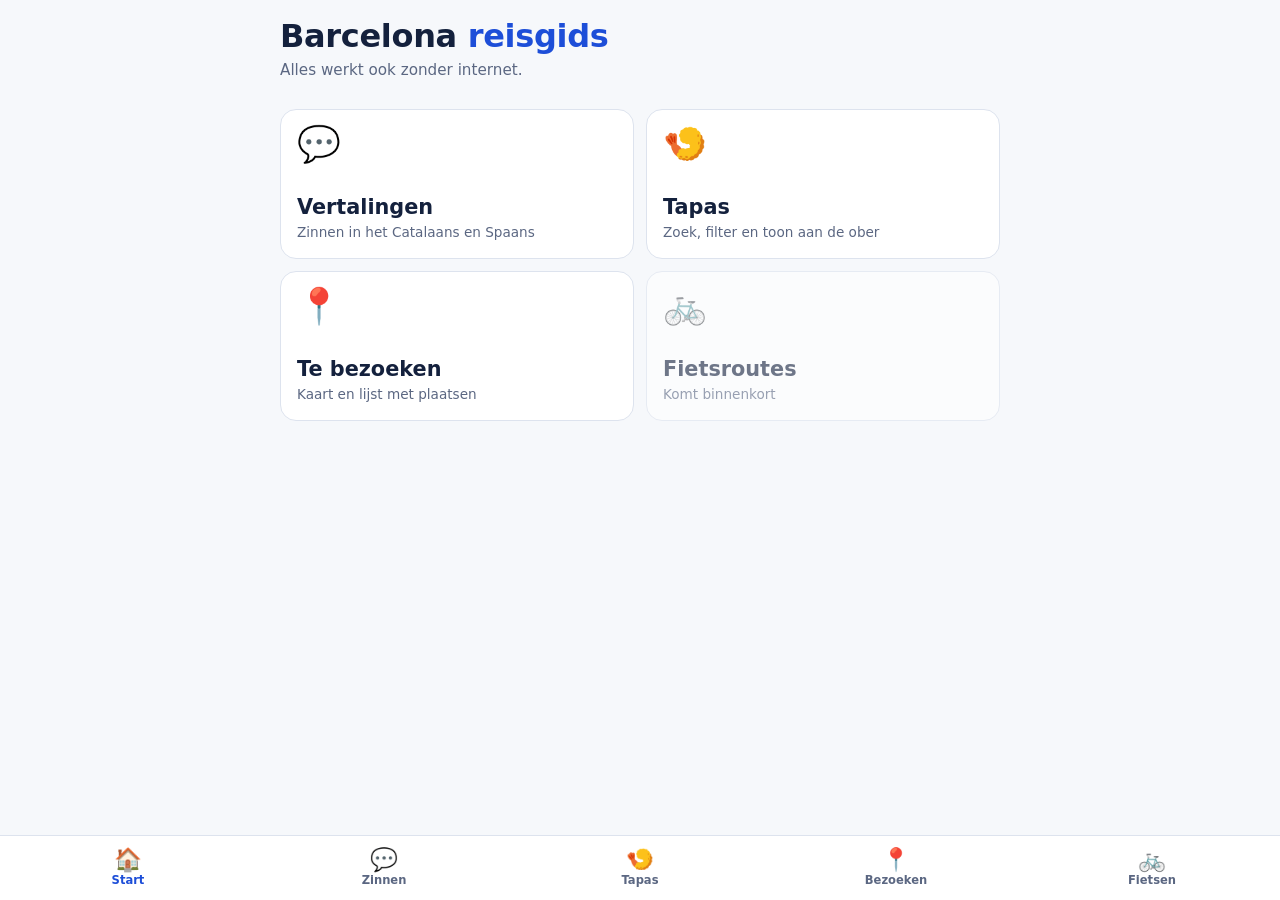
==== index.html @ a2387a39 "Barcelona reisgids: zinnen, tapas, kaart en lijst met plaatsen Co-Authored-By: Claude Sonnet 5.5 <no" ====
<!doctype html>
<html lang="nl"><head>
<meta charset="utf-8">
<meta name="viewport" content="width=device-width,initial-scale=1,viewport-fit=cover">
<title>Barcelona reisgids</title>
<meta name="theme-color" content="#1d4ed8">
<meta name="robots" content="noindex,nofollow">
<link rel="manifest" href="manifest.webmanifest">
<link rel="icon" href="icons/icon-192.png">
<link rel="apple-touch-icon" href="icons/icon-192.png">
<link rel="stylesheet" href="lib/leaflet/leaflet.css">
<link rel="stylesheet" href="css/app.css">
</head><body>
<div class="wrap" id="app"></div>

<nav class="tabs" id="tabs" aria-label="Hoofdmenu"></nav>

<div class="update" id="update" hidden>
  <span>Nieuwe versie beschikbaar</span>
  <button id="reload" type="button">Herladen</button>
</div>

<div class="show" id="show" hidden role="dialog" aria-modal="true" aria-labelledby="sBig">
  <div class="hint" id="sHint">Toon dit aan de ober</div>
  <div class="big" id="sBig"></div>
  <div class="es2" id="sEs"></div>
  <div class="nl2" id="sNl"></div>
  <div class="row" id="sTags"></div>
  <div class="act">
    <button class="primary" id="sClose" type="button">Sluiten</button>
    <button id="sFav" type="button" hidden>☆ Op mijn lijstje</button>
  </div>
</div>

<script src="lib/leaflet/leaflet.js"></script>
<script src="js/app.js"></script>
<script src="js/places.js"></script>
</body></html>
---- lib/leaflet/leaflet.css ----
/* required styles */

.leaflet-pane,
.leaflet-tile,
.leaflet-marker-icon,
.leaflet-marker-shadow,
.leaflet-tile-container,
.leaflet-pane > svg,
.leaflet-pane > canvas,
.leaflet-zoom-box,
.leaflet-image-layer,
.leaflet-layer {
	position: absolute;
	left: 0;
	top: 0;
	}
.leaflet-container {
	overflow: hidden;
	}
.leaflet-tile,
.leaflet-marker-icon,
.leaflet-marker-shadow {
	-webkit-user-select: none;
	   -moz-user-select: none;
	        user-select: none;
	  -webkit-user-drag: none;
	}
/* Prevents IE11 from highlighting tiles in blue */
.leaflet-tile::selection {
	background: transparent;
}
/* Safari renders non-retina tile on retina better with this, but Chrome is worse */
.leaflet-safari .leaflet-tile {
	image-rendering: -webkit-optimize-contrast;
	}
/* hack that prevents hw layers "stretching" when loading new tiles */
.leaflet-safari .leaflet-tile-container {
	width: 1600px;
	height: 1600px;
	-webkit-transform-origin: 0 0;
	}
.leaflet-marker-icon,
.leaflet-marker-shadow {
	display: block;
	}
/* .leaflet-container svg: reset svg max-width decleration shipped in Joomla! (joomla.org) 3.x */
/* .leaflet-container img: map is broken in FF if you have max-width: 100% on tiles */
.leaflet-container .leaflet-overlay-pane svg {
	max-width: none !important;
	max-height: none !important;
	}
.leaflet-container .leaflet-marker-pane img,
.leaflet-container .leaflet-shadow-pane img,
.leaflet-container .leaflet-tile-pane img,
.leaflet-container img.leaflet-image-layer,
.leaflet-container .leaflet-tile {
	max-width: none !important;
	max-height: none !important;
	width: auto;
	padding: 0;
	}

.leaflet-container img.leaflet-tile {
	/* See: https://bugs.chromium.org/p/chromium/issues/detail?id=600120 */
	mix-blend-mode: plus-lighter;
}

.leaflet-container.leaflet-touch-zoom {
	-ms-touch-action: pan-x pan-y;
	touch-action: pan-x pan-y;
	}
.leaflet-container.leaflet-touch-drag {
	-ms-touch-action: pinch-zoom;
	/* Fallback for FF which doesn't support pinch-zoom */
	touch-action: none;
	touch-action: pinch-zoom;
}
.leaflet-container.leaflet-touch-drag.leaflet-touch-zoom {
	-ms-touch-action: none;
	touch-action: none;
}
.leaflet-container {
	-webkit-tap-highlight-color: transparent;
}
.leaflet-container a {
	-webkit-tap-highlight-color: rgba(51, 181, 229, 0.4);
}
.leaflet-tile {
	filter: inherit;
	visibility: hidden;
	}
.leaflet-tile-loaded {
	visibility: inherit;
	}
.leaflet-zoom-box {
	width: 0;
	height: 0;
	-moz-box-sizing: border-box;
	     box-sizing: border-box;
	z-index: 800;
	}
/* workaround for https://bugzilla.mozilla.org/show_bug.cgi?id=888319 */
.leaflet-overlay-pane svg {
	-moz-user-select: none;
	}

.leaflet-pane         { z-index: 400; }

.leaflet-tile-pane    { z-index: 200; }
.leaflet-overlay-pane { z-index: 400; }
.leaflet-shadow-pane  { z-index: 500; }
.leaflet-marker-pane  { z-index: 600; }
.leaflet-tooltip-pane   { z-index: 650; }
.leaflet-popup-pane   { z-index: 700; }

.leaflet-map-pane canvas { z-index: 100; }
.leaflet-map-pane svg    { z-index: 200; }

.leaflet-vml-shape {
	width: 1px;
	height: 1px;
	}
.lvml {
	behavior: url(#default#VML);
	display: inline-block;
	position: absolute;
	}


/* control positioning */

.leaflet-control {
	position: relative;
	z-index: 800;
	pointer-events: visiblePainted; /* IE 9-10 doesn't have auto */
	pointer-events: auto;
	}
.leaflet-top,
.leaflet-bottom {
	position: absolute;
	z-index: 1000;
	pointer-events: none;
	}
.leaflet-top {
	top: 0;
	}
.leaflet-right {
	right: 0;
	}
.leaflet-bottom {
	bottom: 0;
	}
.leaflet-left {
	left: 0;
	}
.leaflet-control {
	float: left;
	clear: both;
	}
.leaflet-right .leaflet-control {
	float: right;
	}
.leaflet-top .leaflet-control {
	margin-top: 10px;
	}
.leaflet-bottom .leaflet-control {
	margin-bottom: 10px;
	}
.leaflet-left .leaflet-control {
	margin-left: 10px;
	}
.leaflet-right .leaflet-control {
	margin-right: 10px;
	}


/* zoom and fade animations */

.leaflet-fade-anim .leaflet-popup {
	opacity: 0;
	-webkit-transition: opacity 0.2s linear;
	   -moz-transition: opacity 0.2s linear;
	        transition: opacity 0.2s linear;
	}
.leaflet-fade-anim .leaflet-map-pane .leaflet-popup {
	opacity: 1;
	}
.leaflet-zoom-animated {
	-webkit-transform-origin: 0 0;
	    -ms-transform-origin: 0 0;
	        transform-origin: 0 0;
	}
svg.leaflet-zoom-animated {
	will-change: transform;
}

.leaflet-zoom-anim .leaflet-zoom-animated {
	-webkit-transition: -webkit-transform 0.25s cubic-bezier(0,0,0.25,1);
	   -moz-transition:    -moz-transform 0.25s cubic-bezier(0,0,0.25,1);
	        transition:         transform 0.25s cubic-bezier(0,0,0.25,1);
	}
.leaflet-zoom-anim .leaflet-tile,
.leaflet-pan-anim .leaflet-tile {
	-webkit-transition: none;
	   -moz-transition: none;
	        transition: none;
	}

.leaflet-zoom-anim .leaflet-zoom-hide {
	visibility: hidden;
	}


/* cursors */

.leaflet-interactive {
	cursor: pointer;
	}
.leaflet-grab {
	cursor: -webkit-grab;
	cursor:    -moz-grab;
	cursor:         grab;
	}
.leaflet-crosshair,
.leaflet-crosshair .leaflet-interactive {
	cursor: crosshair;
	}
.leaflet-popup-pane,
.leaflet-control {
	cursor: auto;
	}
.leaflet-dragging .leaflet-grab,
.leaflet-dragging .leaflet-grab .leaflet-interactive,
.leaflet-dragging .leaflet-marker-draggable {
	cursor: move;
	cursor: -webkit-grabbing;
	cursor:    -moz-grabbing;
	cursor:         grabbing;
	}

/* marker & overlays interactivity */
.leaflet-marker-icon,
.leaflet-marker-shadow,
.leaflet-image-layer,
.leaflet-pane > svg path,
.leaflet-tile-container {
	pointer-events: none;
	}

.leaflet-marker-icon.leaflet-interactive,
.leaflet-image-layer.leaflet-interactive,
.leaflet-pane > svg path.leaflet-interactive,
svg.leaflet-image-layer.leaflet-interactive path {
	pointer-events: visiblePainted; /* IE 9-10 doesn't have auto */
	pointer-events: auto;
	}

/* visual tweaks */

.leaflet-container {
	background: #ddd;
	outline-offset: 1px;
	}
.leaflet-container a {
	color: #0078A8;
	}
.leaflet-zoom-box {
	border: 2px dotted #38f;
	background: rgba(255,255,255,0.5);
	}


/* general typography */
.leaflet-container {
	font-family: "Helvetica Neue", Arial, Helvetica, sans-serif;
	font-size: 12px;
	font-size: 0.75rem;
	line-height: 1.5;
	}


/* general toolbar styles */

.leaflet-bar {
	box-shadow: 0 1px 5px rgba(0,0,0,0.65);
	border-radius: 4px;
	}
.leaflet-bar a {
	background-color: #fff;
	border-bottom: 1px solid #ccc;
	width: 26px;
	height: 26px;
	line-height: 26px;
	display: block;
	text-align: center;
	text-decoration: none;
	color: black;
	}
.leaflet-bar a,
.leaflet-control-layers-toggle {
	background-position: 50% 50%;
	background-repeat: no-repeat;
	display: block;
	}
.leaflet-bar a:hover,
.leaflet-bar a:focus {
	background-color: #f4f4f4;
	}
.leaflet-bar a:first-child {
	border-top-left-radius: 4px;
	border-top-right-radius: 4px;
	}
.leaflet-bar a:last-child {
	border-bottom-left-radius: 4px;
	border-bottom-right-radius: 4px;
	border-bottom: none;
	}
.leaflet-bar a.leaflet-disabled {
	cursor: default;
	background-color: #f4f4f4;
	color: #bbb;
	}

.leaflet-touch .leaflet-bar a {
	width: 30px;
	height: 30px;
	line-height: 30px;
	}
.leaflet-touch .leaflet-bar a:first-child {
	border-top-left-radius: 2px;
	border-top-right-radius: 2px;
	}
.leaflet-touch .leaflet-bar a:last-child {
	border-bottom-left-radius: 2px;
	border-bottom-right-radius: 2px;
	}

/* zoom control */

.leaflet-control-zoom-in,
.leaflet-control-zoom-out {
	font: bold 18px 'Lucida Console', Monaco, monospace;
	text-indent: 1px;
	}

.leaflet-touch .leaflet-control-zoom-in, .leaflet-touch .leaflet-control-zoom-out  {
	font-size: 22px;
	}


/* layers control */

.leaflet-control-layers {
	box-shadow: 0 1px 5px rgba(0,0,0,0.4);
	background: #fff;
	border-radius: 5px;
	}
.leaflet-control-layers-toggle {
	background-image: url(images/layers.png);
	width: 36px;
	height: 36px;
	}
.leaflet-retina .leaflet-control-layers-toggle {
	background-image: url(images/layers-2x.png);
	background-size: 26px 26px;
	}
.leaflet-touch .leaflet-control-layers-toggle {
	width: 44px;
	height: 44px;
	}
.leaflet-control-layers .leaflet-control-layers-list,
.leaflet-control-layers-expanded .leaflet-control-layers-toggle {
	display: none;
	}
.leaflet-control-layers-expanded .leaflet-control-layers-list {
	display: block;
	position: relative;
	}
.leaflet-control-layers-expanded {
	padding: 6px 10px 6px 6px;
	color: #333;
	background: #fff;
	}
.leaflet-control-layers-scrollbar {
	overflow-y: scroll;
	overflow-x: hidden;
	padding-right: 5px;
	}
.leaflet-control-layers-selector {
	margin-top: 2px;
	position: relative;
	top: 1px;
	}
.leaflet-control-layers label {
	display: block;
	font-size: 13px;
	font-size: 1.08333em;
	}
.leaflet-control-layers-separator {
	height: 0;
	border-top: 1px solid #ddd;
	margin: 5px -10px 5px -6px;
	}

/* Default icon URLs */
.leaflet-default-icon-path { /* used only in path-guessing heuristic, see L.Icon.Default */
	background-image: url(images/marker-icon.png);
	}


/* attribution and scale controls */

.leaflet-container .leaflet-control-attribution {
	background: #fff;
	background: rgba(255, 255, 255, 0.8);
	margin: 0;
	}
.leaflet-control-attribution,
.leaflet-control-scale-line {
	padding: 0 5px;
	color: #333;
	line-height: 1.4;
	}
.leaflet-control-attribution a {
	text-decoration: none;
	}
.leaflet-control-attribution a:hover,
.leaflet-control-attribution a:focus {
	text-decoration: underline;
	}
.leaflet-attribution-flag {
	display: inline !important;
	vertical-align: baseline !important;
	width: 1em;
	height: 0.6669em;
	}
.leaflet-left .leaflet-control-scale {
	margin-left: 5px;
	}
.leaflet-bottom .leaflet-control-scale {
	margin-bottom: 5px;
	}
.leaflet-control-scale-line {
	border: 2px solid #777;
	border-top: none;
	line-height: 1.1;
	padding: 2px 5px 1px;
	white-space: nowrap;
	-moz-box-sizing: border-box;
	     box-sizing: border-box;
	background: rgba(255, 255, 255, 0.8);
	text-shadow: 1px 1px #fff;
	}
.leaflet-control-scale-line:not(:first-child) {
	border-top: 2px solid #777;
	border-bottom: none;
	margin-top: -2px;
	}
.leaflet-control-scale-line:not(:first-child):not(:last-child) {
	border-bottom: 2px solid #777;
	}

.leaflet-touch .leaflet-control-attribution,
.leaflet-touch .leaflet-control-layers,
.leaflet-touch .leaflet-bar {
	box-shadow: none;
	}
.leaflet-touch .leaflet-control-layers,
.leaflet-touch .leaflet-bar {
	border: 2px solid rgba(0,0,0,0.2);
	background-clip: padding-box;
	}


/* popup */

.leaflet-popup {
	position: absolute;
	text-align: center;
	margin-bottom: 20px;
	}
.leaflet-popup-content-wrapper {
	padding: 1px;
	text-align: left;
	border-radius: 12px;
	}
.leaflet-popup-content {
	margin: 13px 24px 13px 20px;
	line-height: 1.3;
	font-size: 13px;
	font-size: 1.08333em;
	min-height: 1px;
	}
.leaflet-popup-content p {
	margin: 17px 0;
	margin: 1.3em 0;
	}
.leaflet-popup-tip-container {
	width: 40px;
	height: 20px;
	position: absolute;
	left: 50%;
	margin-top: -1px;
	margin-left: -20px;
	overflow: hidden;
	pointer-events: none;
	}
.leaflet-popup-tip {
	width: 17px;
	height: 17px;
	padding: 1px;

	margin: -10px auto 0;
	pointer-events: auto;

	-webkit-transform: rotate(45deg);
	   -moz-transform: rotate(45deg);
	    -ms-transform: rotate(45deg);
	        transform: rotate(45deg);
	}
.leaflet-popup-content-wrapper,
.leaflet-popup-tip {
	background: white;
	color: #333;
	box-shadow: 0 3px 14px rgba(0,0,0,0.4);
	}
.leaflet-container a.leaflet-popup-close-button {
	position: absolute;
	top: 0;
	right: 0;
	border: none;
	text-align: center;
	width: 24px;
	height: 24px;
	font: 16px/24px Tahoma, Verdana, sans-serif;
	color: #757575;
	text-decoration: none;
	background: transparent;
	}
.leaflet-container a.leaflet-popup-close-button:hover,
.leaflet-container a.leaflet-popup-close-button:focus {
	color: #585858;
	}
.leaflet-popup-scrolled {
	overflow: auto;
	}

.leaflet-oldie .leaflet-popup-content-wrapper {
	-ms-zoom: 1;
	}
.leaflet-oldie .leaflet-popup-tip {
	width: 24px;
	margin: 0 auto;

	-ms-filter: "progid:DXImageTransform.Microsoft.Matrix(M11=0.70710678, M12=0.70710678, M21=-0.70710678, M22=0.70710678)";
	filter: progid:DXImageTransform.Microsoft.Matrix(M11=0.70710678, M12=0.70710678, M21=-0.70710678, M22=0.70710678);
	}

.leaflet-oldie .leaflet-control-zoom,
.leaflet-oldie .leaflet-control-layers,
.leaflet-oldie .leaflet-popup-content-wrapper,
.leaflet-oldie .leaflet-popup-tip {
	border: 1px solid #999;
	}


/* div icon */

.leaflet-div-icon {
	background: #fff;
	border: 1px solid #666;
	}


/* Tooltip */
/* Base styles for the element that has a tooltip */
.leaflet-tooltip {
	position: absolute;
	padding: 6px;
	background-color: #fff;
	border: 1px solid #fff;
	border-radius: 3px;
	color: #222;
	white-space: nowrap;
	-webkit-user-select: none;
	-moz-user-select: none;
	-ms-user-select: none;
	user-select: none;
	pointer-events: none;
	box-shadow: 0 1px 3px rgba(0,0,0,0.4);
	}
.leaflet-tooltip.leaflet-interactive {
	cursor: pointer;
	pointer-events: auto;
	}
.leaflet-tooltip-top:before,
.leaflet-tooltip-bottom:before,
.leaflet-tooltip-left:before,
.leaflet-tooltip-right:before {
	position: absolute;
	pointer-events: none;
	border: 6px solid transparent;
	background: transparent;
	content: "";
	}

/* Directions */

.leaflet-tooltip-bottom {
	margin-top: 6px;
}
.leaflet-tooltip-top {
	margin-top: -6px;
}
.leaflet-tooltip-bottom:before,
.leaflet-tooltip-top:before {
	left: 50%;
	margin-left: -6px;
	}
.leaflet-tooltip-top:before {
	bottom: 0;
	margin-bottom: -12px;
	border-top-color: #fff;
	}
.leaflet-tooltip-bottom:before {
	top: 0;
	margin-top: -12px;
	margin-left: -6px;
	border-bottom-color: #fff;
	}
.leaflet-tooltip-left {
	margin-left: -6px;
}
.leaflet-tooltip-right {
	margin-left: 6px;
}
.leaflet-tooltip-left:before,
.leaflet-tooltip-right:before {
	top: 50%;
	margin-top: -6px;
	}
.leaflet-tooltip-left:before {
	right: 0;
	margin-right: -12px;
	border-left-color: #fff;
	}
.leaflet-tooltip-right:before {
	left: 0;
	margin-left: -12px;
	border-right-color: #fff;
	}

/* Printing */

@media print {
	/* Prevent printers from removing background-images of controls. */
	.leaflet-control {
		-webkit-print-color-adjust: exact;
		print-color-adjust: exact;
		}
	}
---- css/app.css ----
:root{
  --bg:#f6f8fb; --surface:#ffffff; --fg:#14213d; --muted:#5b6782; --line:#dde3ee;
  --accent:#1d4ed8; --accent-fg:#ffffff; --sun:#f2b705;
  --fish:#0e7490; --fish-bg:#dff3f7;
  --meat:#b42318; --meat-bg:#fde7e4;
  --cheese:#8a6100; --cheese-bg:#fdf2cc;
  --fried:#c2410c; --fried-bg:#ffedd5;
  --veg:#15803d; --veg-bg:#dcfce7;
  --display:"Bricolage Grotesque","Segoe UI",system-ui,sans-serif;
  --body:"Atkinson Hyperlegible",system-ui,-apple-system,"Segoe UI",sans-serif;
  --tabh:64px;
}
@media (prefers-color-scheme: dark){:root{
  --bg:#0d1424; --surface:#151f35; --fg:#e8edf7; --muted:#9aa7c2; --line:#26324d;
  --accent:#7aa2ff; --accent-fg:#0d1424;
  --fish:#67d3e6; --fish-bg:#10343d; --meat:#ff9c8f; --meat-bg:#3d1714;
  --cheese:#f5cf55; --cheese-bg:#3a2e08; --fried:#ffad73; --fried-bg:#3d220d;
  --veg:#7ee2a0; --veg-bg:#0f3320; color-scheme:dark}}
*{box-sizing:border-box}
html{-webkit-text-size-adjust:100%}
body{margin:0;background:var(--bg);color:var(--fg);font-family:var(--body);font-size:16px;line-height:1.4;
  padding:0 16px calc(var(--tabh) + 32px + env(safe-area-inset-bottom,0px));overflow-x:hidden}
.wrap{max-width:720px;margin:0 auto}
header{padding-block:20px 8px}
h1{font-family:var(--display);font-weight:800;font-size:2rem;line-height:1.05;margin:0;letter-spacing:-.01em;text-wrap:balance}
h1 span{color:var(--accent)}
.sub{color:var(--muted);margin:6px 0 0;font-size:.95rem}

/* start screen */
.home{display:grid;grid-template-columns:1fr 1fr;gap:12px;margin-top:20px}
.tile{display:flex;flex-direction:column;justify-content:space-between;gap:10px;min-height:150px;padding:16px;border-radius:16px;
  background:var(--surface);border:1px solid var(--line);color:inherit;text-decoration:none}
.tile .ico{font-size:2.2rem;line-height:1}
.tile b{font-family:var(--display);font-size:1.3rem;line-height:1.1}
.tile small{display:block;color:var(--muted);font-size:.85rem;margin-top:2px}
.tile:active{transform:scale(.98)}
.tile.soon{opacity:.6}

/* bottom tab bar */
.tabs{position:fixed;left:0;right:0;bottom:0;z-index:10;display:flex;background:var(--surface);border-top:1px solid var(--line);
  padding-bottom:env(safe-area-inset-bottom,0px)}
.tabs a{flex:1;min-height:var(--tabh);display:flex;flex-direction:column;align-items:center;justify-content:center;gap:2px;
  color:var(--muted);text-decoration:none;font-size:.72rem;font-weight:700}
.tabs a span{font-size:1.4rem;line-height:1}
.tabs a[aria-current="page"]{color:var(--accent)}

/* search / filters */
.bar{position:sticky;top:0;z-index:5;background:var(--bg);padding-block:10px;display:flex;flex-direction:column;gap:10px;border-bottom:1px solid var(--line)}
.search{display:flex;align-items:center;gap:8px;background:var(--surface);border:2px solid var(--line);border-radius:12px;padding:0 12px}
.search:focus-within{border-color:var(--accent)}
.search input{flex:1;min-width:0;border:0;background:transparent;color:var(--fg);font:inherit;font-size:1.05rem;padding:12px 0;outline:none}
.search button{border:0;background:transparent;color:var(--muted);font-size:1.3rem;cursor:pointer;padding:4px 8px}
.chips{display:flex;gap:6px;overflow-x:auto;scrollbar-width:none;padding-bottom:2px}
.chips::-webkit-scrollbar{display:none}
.chip{flex:none;font:inherit;font-size:.9rem;font-weight:700;border:1.5px solid var(--line);background:var(--surface);color:var(--fg);
  border-radius:999px;padding:9px 14px;cursor:pointer;white-space:nowrap}
.chip[aria-pressed="true"]{background:var(--accent);border-color:var(--accent);color:var(--accent-fg)}
.chip:focus-visible,.item:focus-visible,.tile:focus-visible,.tabs a:focus-visible{outline:3px solid var(--sun);outline-offset:2px}
.count{font-size:.85rem;color:var(--muted);padding-top:10px}
.legend{display:flex;flex-wrap:wrap;gap:6px 12px;font-size:.82rem;color:var(--muted);padding-top:8px}
.legend span{display:inline-flex;align-items:center;gap:5px}
ul{list-style:none;margin:8px 0 0;padding:0;display:flex;flex-direction:column;gap:8px}
.item{display:grid;grid-template-columns:1fr auto;gap:4px 10px;background:var(--surface);border:1px solid var(--line);border-radius:12px;
  padding:12px 14px;cursor:pointer;width:100%;text-align:left;font:inherit;color:inherit}
.cat{font-family:var(--display);font-weight:600;font-size:1.15rem;line-height:1.2;min-width:0}
.es{font-size:.92rem;color:var(--muted);font-style:italic;grid-column:1;min-width:0}
.nl{font-size:.95rem;grid-column:1/-1;min-width:0}
.tags{display:flex;gap:4px;align-items:flex-start;justify-content:flex-end;grid-row:1/3;grid-column:2;flex-wrap:wrap;max-width:110px}
.t{font-size:.78rem;font-weight:700;border-radius:6px;padding:2px 6px;white-space:nowrap;font-variant-numeric:tabular-nums}
.t.soms{background:transparent!important;border:1.5px dashed currentColor}
.f{background:var(--fish-bg);color:var(--fish)} .m{background:var(--meat-bg);color:var(--meat)}
.c{background:var(--cheese-bg);color:var(--cheese)} .x{background:var(--fried-bg);color:var(--fried)}
.v{background:var(--veg-bg);color:var(--veg)}
.star{font-size:1.1rem;color:var(--line);line-height:1}
.item.fav .star{color:var(--sun)}
.item.phrase{grid-template-columns:1fr}
.item.phrase .es,.item.phrase .nl{grid-column:1}
.empty{text-align:center;color:var(--muted);padding:40px 0}
.note{color:var(--muted);font-size:.85rem;margin-top:20px;max-width:65ch}
.soonbox{margin-top:28px;padding:20px;border:2px dashed var(--line);border-radius:16px;color:var(--muted)}

/* show-the-waiter overlay */
.show{position:fixed;inset:0;z-index:30;background:var(--bg);display:flex;flex-direction:column;justify-content:center;gap:16px;
  padding:calc(24px + env(safe-area-inset-top,0px)) 24px calc(24px + env(safe-area-inset-bottom,0px))}
.show[hidden]{display:none}
.show .big{font-family:var(--display);font-weight:800;font-size:clamp(2.2rem,11vw,4.5rem);line-height:1.02;text-wrap:balance;overflow-wrap:anywhere}
.show .es2{font-size:1.4rem;font-style:italic;color:var(--muted)}
.show .nl2{font-size:1.1rem}
.show .row{display:flex;gap:8px;flex-wrap:wrap}
.show .t{font-size:1rem;padding:4px 10px}
.show .act{display:flex;gap:10px;margin-top:12px;flex-wrap:wrap}
.show button{font:inherit;font-weight:700;border-radius:12px;padding:14px 20px;cursor:pointer;border:2px solid var(--line);background:var(--surface);color:var(--fg)}
.show button.primary{background:var(--accent);color:var(--accent-fg);border-color:var(--accent)}
.hint{font-size:.85rem;color:var(--muted)}

/* update banner */
.update{position:fixed;left:12px;right:12px;bottom:calc(var(--tabh) + 12px + env(safe-area-inset-bottom,0px));z-index:40;display:flex;align-items:center;
  justify-content:space-between;gap:12px;background:var(--fg);color:var(--bg);border-radius:12px;padding:10px 14px}
.update[hidden]{display:none}
.update button{font:inherit;font-weight:700;border:0;border-radius:8px;padding:10px 14px;background:var(--sun);color:#14213d;cursor:pointer}
@media (prefers-reduced-motion:no-preference){.show{animation:fade .15s ease-out}@keyframes fade{from{opacity:.4}to{opacity:1}}}

/* te bezoeken: kaart + lijst */
body.full{padding:0;overflow:hidden}
#app.full{max-width:none;height:calc(100dvh - var(--tabh) - env(safe-area-inset-bottom,0px));display:flex;flex-direction:column;position:relative}
.pbar{flex:none;background:var(--bg);padding:8px 12px 6px;display:flex;flex-direction:column;gap:8px;border-bottom:1px solid var(--line);z-index:6}
.pbar [hidden],.plist[hidden],.mapwrap[hidden],.sheet[hidden]{display:none!important}
.seg{display:grid;grid-template-columns:1fr 1fr;background:var(--surface);border:1.5px solid var(--line);border-radius:12px;padding:3px;gap:3px}
.seg button{font:inherit;font-weight:700;border:0;border-radius:9px;padding:8px;background:transparent;color:var(--fg);cursor:pointer}
.seg button[aria-pressed="true"]{background:var(--accent);color:var(--accent-fg)}
.row2{display:flex;gap:8px}
.row2 select{flex:1;min-width:0;font:inherit;font-size:.95rem;padding:10px;border-radius:12px;border:1.5px solid var(--line);background:var(--surface);color:var(--fg)}
.mapwrap{flex:1;min-height:0;position:relative}
#map{position:absolute;inset:0;background:var(--surface)}
.fab{position:absolute;right:12px;bottom:16px;z-index:500;width:52px;height:52px;border-radius:50%;border:0;background:var(--surface);color:var(--accent);
  font-size:1.7rem;line-height:1;box-shadow:0 2px 8px rgba(0,0,0,.35);cursor:pointer}
.pinwrap{background:none;border:0}
.pin{position:relative;width:38px;height:38px;border-radius:50%;border:3px solid #fff;display:flex;align-items:center;justify-content:center;
  box-shadow:0 1px 5px rgba(0,0,0,.5)}
.pinstar,.pinseen{display:none;position:absolute;right:-6px;top:-6px;width:17px;height:17px;border-radius:50%;font-style:normal;font-size:.62rem;font-weight:700;
  align-items:center;justify-content:center;border:1.5px solid #fff}
.pinstar{background:var(--sun);color:#14213d}
.pinseen{background:#15803d;color:#fff;right:auto;left:-6px}
.isfav .pinstar,.isseen .pinseen{display:flex}
.isseen .pin{opacity:.55}
.plist{flex:1;min-height:0;overflow-y:auto;padding:0 12px 16px}
.prow{display:flex;align-items:center;padding:0;overflow:hidden}
.prow.seen{opacity:.6}
.pmain{flex:1;min-width:0;display:flex;align-items:center;gap:10px;padding:10px 12px;border:0;background:transparent;font:inherit;color:inherit;text-align:left;cursor:pointer}
.ptxt{display:flex;flex-direction:column;min-width:0}
.ptxt b{font-family:var(--display);font-weight:600;font-size:1.05rem;line-height:1.2}
.ptxt small{color:var(--muted)}
.pstar{flex:none;width:52px;align-self:stretch;border:0;border-left:1px solid var(--line);background:transparent;font-size:1.4rem;color:var(--line);cursor:pointer}
.prow.fav .pstar{color:var(--sun)}
.dot{flex:none;width:34px;height:34px;border-radius:50%;display:inline-flex;align-items:center;justify-content:center}
.sheet{position:absolute;left:0;right:0;bottom:0;z-index:700;max-height:72%;overflow-y:auto;background:var(--surface);border-radius:18px 18px 0 0;
  box-shadow:0 -4px 18px rgba(0,0,0,.35)}
.sphoto{display:block;width:100%;height:140px;object-fit:cover;border-radius:18px 18px 0 0;background:var(--line)}
.sbody{position:relative;padding:14px 16px calc(16px + env(safe-area-inset-bottom,0px))}
.sx{position:absolute;right:8px;top:6px;width:44px;height:44px;border:0;border-radius:50%;background:transparent;color:var(--muted);font-size:1.8rem;cursor:pointer}
.sh{display:flex;align-items:center;gap:10px;padding-right:44px}
.sh h2{margin:0;font-family:var(--display);font-size:1.25rem;line-height:1.15}
.sh small{color:var(--muted)}
.sdesc{margin:10px 0 0}
.saddr{margin:8px 0 0;color:var(--muted);font-size:.92rem}
.sbtn{display:grid;grid-template-columns:1fr 1fr;gap:8px;margin-top:12px}
.btn{display:flex;align-items:center;justify-content:center;min-height:48px;padding:8px 10px;border-radius:12px;border:2px solid var(--line);background:var(--surface);
  color:var(--fg);font:inherit;font-weight:700;font-size:.95rem;text-decoration:none;cursor:pointer;text-align:center}
.btn.primary{background:var(--accent);border-color:var(--accent);color:var(--accent-fg)}
.btn.on{border-color:var(--sun);background:var(--sun);color:#14213d}
.scredit{margin:10px 0 0;font-size:.72rem;color:var(--muted)}
.zsmall .pin{transform:scale(.72)}
.sheet{max-width:480px;margin-inline:auto}
@media (min-width:700px){.sheet{left:12px;right:auto;width:420px;margin:0;border-radius:18px;bottom:12px}.sphoto{border-radius:18px 18px 0 0}}
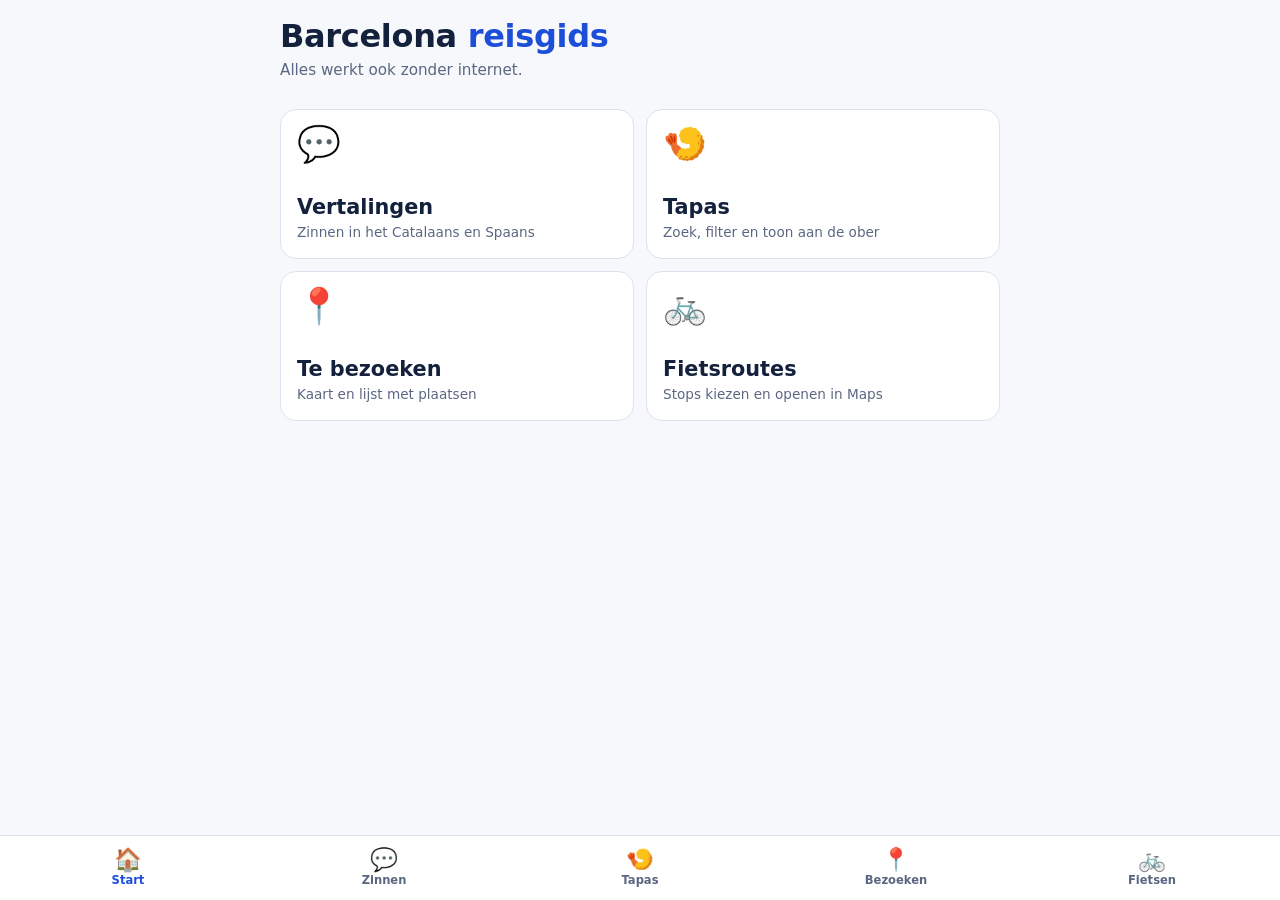
==== commit ebb98ab4: "Fietsroute: stops kiezen op de kaart, ongedaan, wissen, rondrit, Google Maps in delen Co-Authored-By" ====
--- a/index.html
+++ b/index.html
@@ -35,4 +35,5 @@
 <script src="lib/leaflet/leaflet.js"></script>
 <script src="js/app.js"></script>
 <script src="js/places.js"></script>
+<script src="js/bike.js"></script>
 </body></html>
--- a/css/app.css
+++ b/css/app.css
@@ -152,3 +152,57 @@
 .zsmall .pin{transform:scale(.72)}
 .sheet{max-width:480px;margin-inline:auto}
 @media (min-width:700px){.sheet{left:12px;right:auto;width:420px;margin:0;border-radius:18px;bottom:12px}.sphoto{border-radius:18px 18px 0 0}}
+
+/* kaartje: kleinere knoppen, grotere foto */
+.sheet{max-height:88%}
+.sphoto{height:clamp(210px,38vh,360px)}
+.sbtn{display:flex;flex-wrap:wrap;gap:6px;margin-top:10px}
+.btn{min-height:38px;padding:6px 12px;border-width:1.5px;border-radius:10px;font-size:.85rem}
+@media (min-width:700px){.sphoto{height:260px}}
+
+/* kaartje v2: ingeklapt = foto + naam; "Meer" klapt uitleg en knoppen open */
+.sheet{overflow-y:auto}
+.sphotowrap{position:relative}
+.sphoto{height:clamp(200px,36vh,340px)}
+.sheet.more .sphoto{height:clamp(130px,20vh,190px)}
+.sover{position:absolute;left:0;right:0;bottom:0;padding:34px 96px 12px 14px;background:linear-gradient(transparent,rgba(0,0,0,.72));color:#fff}
+.sover h2{color:#fff;text-shadow:0 1px 3px rgba(0,0,0,.6)}
+.sover small{color:#e5e7eb}
+.sh{display:flex;align-items:center;gap:10px}
+.shname{min-width:0}
+.sheadplain{padding:14px 100px 14px 14px}
+.sx{position:absolute;right:8px;top:8px;width:40px;height:40px;border:0;border-radius:50%;background:rgba(0,0,0,.55);color:#fff;font-size:1.5rem;line-height:1;cursor:pointer;z-index:2}
+.sheet:not(.hasphoto) .sx{background:transparent;color:var(--muted)}
+.smore{position:absolute;right:10px;top:52px;z-index:2;font:inherit;font-weight:700;font-size:.85rem;border:0;border-radius:999px;padding:8px 14px;background:var(--surface);color:var(--fg);box-shadow:0 1px 5px rgba(0,0,0,.4);cursor:pointer}
+.sheet:not(.hasphoto) .smore{top:50px}
+.sbody{padding:12px 16px calc(16px + env(safe-area-inset-bottom,0px))}
+.sheet.hasphoto:not(.more){overflow:hidden}
+.pinbike{display:none;position:absolute;left:-7px;top:-7px;width:18px;height:18px;border-radius:50%;background:#1d4ed8;border:1.5px solid #fff;font-style:normal;font-size:.6rem;align-items:center;justify-content:center}
+.isbike .pinbike{display:flex}
+
+/* fietsroute */
+.bbar{gap:6px}
+.bsumrow{display:flex;align-items:center;gap:6px}
+.bsum{flex:1;min-width:0;font-size:.95rem}
+.bsumrow .chip{padding:7px 10px;font-size:.82rem}
+.bsumrow .chip:disabled{opacity:.4}
+.brow{display:flex;flex-wrap:wrap;gap:6px;align-items:center}
+.brow .btn{min-height:40px}
+.bhint{color:var(--muted);font-size:.88rem}
+.bnum{width:32px;height:32px;border-radius:50%;background:#1d4ed8;border:3px solid #fff;color:#fff;font-weight:800;font-size:.95rem;display:flex;align-items:center;justify-content:center;box-shadow:0 1px 5px rgba(0,0,0,.55)}
+.bnum.last{background:#15803d}
+.bnum.sm{width:26px;height:26px;border-width:2px;font-size:.8rem;flex:none;box-shadow:none}
+.bdot{width:15px;height:15px;margin:7.5px;border-radius:50%;border:2px solid #fff;opacity:.7;box-shadow:0 0 3px rgba(0,0,0,.5)}
+.zsmall .bdot{transform:scale(.8)}
+.bsheet{padding:12px 14px calc(14px + env(safe-area-inset-bottom,0px))}
+.bcard{display:flex;align-items:center;gap:10px}
+.bcard .shname{flex:1;min-width:0}
+.bcard h2{margin:0;font-family:var(--display);font-size:1.15rem;line-height:1.15}
+.bcard small{color:var(--muted)}
+.sxp{flex:none;width:40px;height:40px;border:0;border-radius:50%;background:transparent;color:var(--muted);font-size:1.6rem;cursor:pointer}
+.bdesc{font-size:.9rem;margin:8px 0 0}
+.bstops{list-style:none;margin:8px 0 0;padding:0;display:flex;flex-direction:column;gap:4px}
+.bstops li{display:flex;align-items:center;gap:8px}
+.bname{flex:1;min-width:0}
+.bstops button{flex:none;width:40px;height:40px;border:1.5px solid var(--line);border-radius:10px;background:var(--surface);color:var(--fg);font-size:.9rem;cursor:pointer}
+.bstops button:disabled{opacity:.3}
